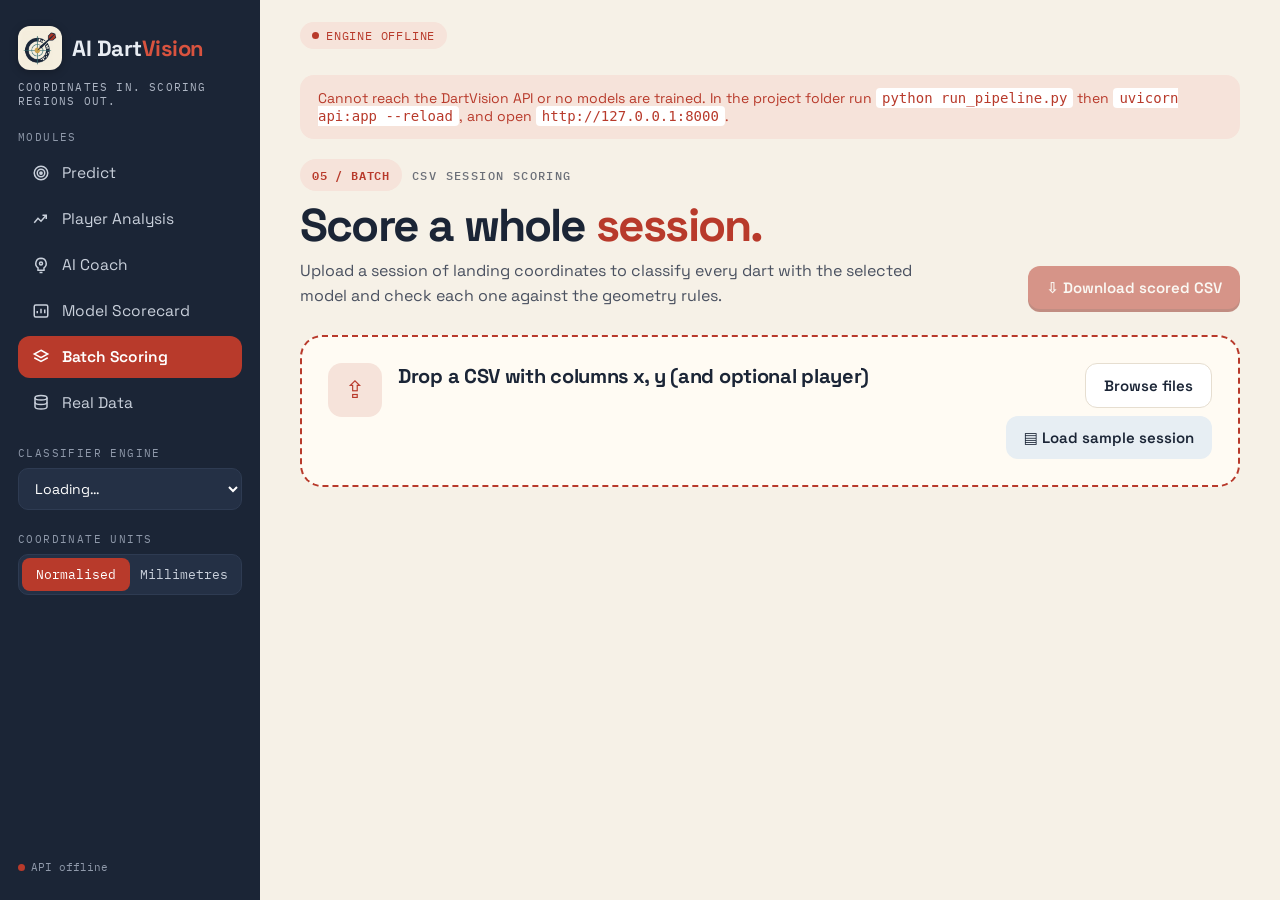
==== frontend/batch.html @ 435e001f "AI DartVision: ML dart scoring, real IEEE data, Gemini coach" ====
<!doctype html>
<html lang="en">
<head>
<meta charset="utf-8">
<meta name="viewport" content="width=device-width, initial-scale=1">
<title>Batch Scoring · AI DartVision</title>
<link rel="preconnect" href="https://fonts.googleapis.com">
<link href="https://fonts.googleapis.com/css2?family=IBM+Plex+Mono:wght@400;500;600&family=Space+Grotesk:wght@400;500;600;700&display=swap" rel="stylesheet">
<link rel="stylesheet" href="css/style.css">
</head>
<body>
<aside class="sidebar"></aside>
<main class="main">
  <header class="topbar">
    <span class="chip sky" id="apiChip"><span class="dot"></span>Connecting</span>
    <span class="chip plain" id="engineChip"></span>
  </header>
  <div class="err" id="err"></div>

  <section class="page-head">
    <div>
      <div class="eyebrow"><span class="chip red">05 / Batch</span><span class="sub">CSV session scoring</span></div>
      <h1>Score a whole <em>session.</em></h1>
      <p class="lede">Upload a session of landing coordinates to classify every dart with the selected model and check each one against the geometry rules.</p>
    </div>
    <button class="btn btn-primary" id="dlTop" disabled>⇩ Download scored CSV</button>
  </section>

  <div class="drop" id="drop">
    <div class="row" style="justify-content:space-between;align-items:flex-start;gap:20px">
      <div class="row" style="gap:16px;align-items:flex-start">
        <div style="width:54px;height:54px;border-radius:14px;background:var(--blush);display:grid;place-items:center;font-size:24px;color:var(--red)">⇪</div>
        <div>
          <h2>Drop a CSV with columns x, y (and optional player)</h2>
          <div class="muted" style="font-size:13px;margin-top:6px" id="unitHint"></div>
        </div>
      </div>
      <div class="stack" style="gap:8px;align-items:flex-end">
        <label class="btn btn-outline" style="cursor:pointer">Browse files<input type="file" id="file" accept=".csv" hidden></label>
        <button class="btn btn-ghost" id="sampleBtn">▤ Load sample session</button>
      </div>
    </div>
    <div class="file-chip" id="fileChip"></div>
  </div>

  <div id="results" style="display:none">
    <div class="grid g3" style="margin:22px 0">
      <div class="tile dark"><div class="row" style="justify-content:space-between"><span class="label">Session score</span><span class="chip gold" id="effTag"></span></div>
        <div class="big xl" id="sTotal">–</div><div class="mono" style="font-size:12.5px;color:#C9D0DB" id="sTotalS"></div></div>
      <div class="tile"><div class="row" style="justify-content:space-between"><span class="label">Darts classified</span><span class="chip" id="bounds"></span></div>
        <div class="big xl" id="sN">–</div><div class="muted" style="font-size:12.5px" id="sNS"></div></div>
      <div class="tile"><div class="row" style="justify-content:space-between"><span class="label">Geometry agreement</span><span class="chip" id="agreeTag"></span></div>
        <div class="big xl teal-t" id="sAgree">–</div><div class="muted" style="font-size:12.5px" id="sAgreeS"></div></div>
    </div>

    <div class="grid g-wide">
      <div class="card">
        <div class="card-head">
          <div><h2>Batch classification results</h2><div class="muted" style="font-size:13px;margin-top:4px">Model predictions vs geometry rules</div></div>
          <div class="toggle" id="viewT"><button data-v="all" class="on">All</button><button data-v="bad">Discrepancies</button></div>
        </div>
        <div class="input" style="margin-bottom:14px"><input id="filter" placeholder="Filter by region or player, e.g. T20" style="font-size:15px;font-family:var(--sans)"></div>
        <div class="table-scroll"><table class="tbl head-navy" id="tbl"></table></div>
        <div class="row no-print" style="justify-content:space-between;margin-top:16px">
          <span class="muted" style="font-size:13px" id="showing"></span>
          <div class="row">
            <select class="plain" id="rerunSel"></select>
            <button class="btn btn-outline" id="rerunBtn">↻ Re-run</button>
            <button class="btn btn-primary" id="dlBottom">⇩ Export scored</button>
          </div>
        </div>
      </div>
      <div class="card">
        <div class="card-head"><div><h2>Spatial distribution</h2><div class="label" style="margin-top:4px">Landing coordinates</div></div><span class="chip" id="nPlotted"></span></div>
        <div class="board-wrap" id="bw"><svg id="board"></svg><div class="tooltip" id="tip"></div></div>
        <div class="legend" style="justify-content:flex-start;margin-top:14px">
          <span><i class="c" style="background:#E0533F"></i>Trebles</span><span><i class="c" style="background:#F2C14E"></i>Bulls</span>
          <span><i class="c" style="background:#8FD3D6"></i>Singles / doubles</span><span><i class="c" style="background:#fff;border:1px solid #999"></i>Miss</span>
        </div>
        <div class="inset kv" style="grid-template-columns:repeat(3,1fr);margin-top:14px;font-size:12px">
          <div><span class="label">Mean r</span><b id="mr">–</b></div><div><span class="label">r std</span><b id="sr">–</b></div><div><span class="label">r range</span><b id="rr" style="font-size:14px">–</b></div>
        </div>
      </div>
    </div>
  </div>

</main>

<script src="js/board.js"></script>
<script src="js/common.js"></script>
<script>
let INPUT = null, RESULT = null, fileName = "", view = "all";

function parseCSV(text) {
  const lines = text.trim().split(/\r?\n/).filter(l => l.trim());
  if (lines.length < 2) throw new Error("CSV needs a header and at least one row");
  const head = lines[0].split(",").map(h => h.trim().toLowerCase().replace(/^"|"$/g, ""));
  const xi = head.indexOf("x"), yi = head.indexOf("y"), pi = head.indexOf("player");
  if (xi < 0 || yi < 0) throw new Error("CSV needs columns named x and y");
  const rows = [], skipped = [];
  lines.slice(1).forEach((l, i) => {
    const c = l.split(",").map(v => v.trim().replace(/^"|"$/g, ""));
    const x = parseFloat(c[xi]), y = parseFloat(c[yi]);
    if (Number.isFinite(x) && Number.isFinite(y)) rows.push({ x, y, player: pi >= 0 ? c[pi] : null });
    else skipped.push(i + 2);
  });
  return { rows, skipped };
}

function unitHint() {
  $("unitHint").textContent = settings.unit === "mm"
    ? "Units: millimetres from board centre (board edge = 170 mm). Change units in the sidebar."
    : "Units: normalised, board edge = 1.0 (e.g. T20 ≈ 0.00, 0.61). Change units in the sidebar.";
}

async function run(rows, name, skipped = []) {
  INPUT = rows; fileName = name;
  const chip = $("fileChip"); chip.style.display = "block";
  chip.innerHTML = `✓ <b>${esc(name)}</b> (${rows.length} throws) · processing with ${esc(modelName(settings.model))}…`;
  try {
    const r = await api("/api/batch", { rows, unit: settings.unit, model: settings.model });
    RESULT = r;
    chip.innerHTML = `<div class="row" style="justify-content:space-between"><span>✓ <b>${esc(name)}</b> (${rows.length} throws) · ${esc(modelName(r.model))}${skipped.length ? ` · skipped rows ${skipped.join(", ")}` : ""}</span>
      <span class="chip"><span class="dot"></span>Scored</span></div>`;
    render();
  } catch (e) { chip.innerHTML = `✗ ${esc(e.message)}`; }
}

function render() {
  const s = RESULT.summary;
  $("results").style.display = "block";
  $("dlTop").disabled = false;
  $("sTotal").innerHTML = `${s.total}<small>pts</small>`;
  $("sTotalS").innerHTML = `Average per dart <b>${fmt(s.mean_score)}</b> · peak ${s.peak_score} (${esc(s.peak_label)}) · bulls ${s.bulls}`;
  $("effTag").textContent = `${fmt(s.mean_score * 3)} / turn`;
  $("sN").innerHTML = `${s.n}<small>/ ${INPUT.length}</small>`;
  $("bounds").textContent = s.misses ? `${s.misses} miss${s.misses > 1 ? "es" : ""}` : "All on board";
  $("sNS").textContent = `Radius range ${fmt(s.r_min, 3)} to ${fmt(s.r_max, 3)} (board edge 1.0)`;
  $("sAgree").textContent = pct(s.agreement, 0);
  $("agreeTag").textContent = `${s.n - s.discrepancies}/${s.n} match`;
  $("agreeTag").className = s.discrepancies ? "chip red" : "chip";
  $("sAgreeS").textContent = s.discrepancies ? `${s.discrepancies} dart(s) where the model disagrees with the rules — usually near a wire.` : `${modelName(RESULT.model)} and the geometry rules agree on every dart.`;
  $("mr").textContent = fmt(s.mean_r, 3); $("sr").textContent = fmt(s.std_r, 3); $("rr").textContent = `${fmt(s.r_min, 2)}–${fmt(s.r_max, 2)}`;
  renderTable(); renderBoard();
}

function renderTable() {
  const q = $("filter").value.trim().toLowerCase();
  let rows = RESULT.rows.filter(r => view === "all" || !r.agrees);
  if (q) rows = rows.filter(r => [r.predicted, r.geometry, r.player].some(v => String(v).toLowerCase().includes(q)));
  const u = settings.unit === "mm" ? 1 : 3;
  $("tbl").innerHTML = `<thead><tr><th>#</th><th>Player</th><th>Coords (x, y)</th><th>Predicted</th><th class="num">Score</th><th>Geometry</th><th>Agrees</th></tr></thead><tbody>` +
    (rows.length ? rows.map(r => `<tr><td class="mono">${r.n}</td><td>${esc(r.player || "–")}</td>
      <td class="mono" style="font-size:13px">${r.x.toFixed(u)}, ${r.y.toFixed(u)}</td>
      <td>${labelTag(r.predicted)}<div class="muted" style="font-size:11px">${esc(r.predicted_name)}</div></td>
      <td class="num">${r.score}</td><td class="mono">${esc(r.geometry)}</td>
      <td><span class="tag ${r.agrees ? "ok" : "bad"}">${r.agrees ? "● Agree" : "✗ Differs"}</span></td></tr>`).join("")
      : `<tr><td colspan="7" class="empty">No rows match.</td></tr>`) + "</tbody>";
  $("showing").textContent = `Showing ${rows.length} of ${RESULT.rows.length} throws`;
}

function renderBoard() {
  const L = drawBoard($("board"));
  const tip = $("tip");
  RESULT.rows.forEach(r => {
    const l = r.predicted;
    const fill = l === "MISS" ? "#fff" : (["IB", "OB"].includes(l) ? "#F2C14E" : (l[0] === "T" ? "#E0533F" : "#8FD3D6"));
    const c = addDart(L, r.x_norm, r.y_norm, { r: .032, fill, stroke: r.agrees ? "#1B2536" : "#B83A2B" });
    c.style.cursor = "pointer";
    c.addEventListener("mouseenter", () => {
      const box = $("bw").getBoundingClientRect(), cb = c.getBoundingClientRect();
      tip.style.left = (cb.left - box.left + cb.width / 2) + "px"; tip.style.top = (cb.top - box.top) + "px";
      tip.textContent = `#${r.n} ${r.player || ""} → ${r.predicted} (${r.score})`; tip.style.display = "block";
    });
    c.addEventListener("mouseleave", () => tip.style.display = "none");
  });
  $("nPlotted").textContent = `${RESULT.rows.length} darts plotted`;
}

function scoredCSV() {
  const h = "n,player,x,y,predicted_region,predicted_score,geometry_region,agrees,model";
  return [h, ...RESULT.rows.map(r => [r.n, r.player, r.x, r.y, r.predicted, r.score, r.geometry, r.agrees, RESULT.model].join(","))].join("\n");
}
const dl = () => RESULT && downloadText("scored_" + fileName.replace(/\.csv$/i, "") + ".csv", scoredCSV());
$("dlTop").onclick = dl; $("dlBottom").onclick = dl;

function readFile(f) {
  const rd = new FileReader();
  rd.onload = () => { try { const p = parseCSV(rd.result); run(p.rows, f.name, p.skipped); } catch (e) { const c = $("fileChip"); c.style.display = "block"; c.textContent = "✗ " + e.message; } };
  rd.readAsText(f);
}
$("file").onchange = e => e.target.files[0] && readFile(e.target.files[0]);
const drop = $("drop");
["dragenter", "dragover"].forEach(ev => drop.addEventListener(ev, e => { e.preventDefault(); drop.classList.add("over"); }));
["dragleave", "drop"].forEach(ev => drop.addEventListener(ev, e => { e.preventDefault(); drop.classList.remove("over"); }));
drop.addEventListener("drop", e => e.dataTransfer.files[0] && readFile(e.dataTransfer.files[0]));
$("sampleBtn").onclick = async () => {
  try {
    const s = await api("/api/sample");
    const rows = s.rows.map(r => ({ x: r.x, y: r.y, player: r.player }));
    if (settings.unit !== "norm") {           // the sample file is in normalised units
      INPUT = rows; fileName = s.file;
      document.querySelectorAll("#unitSeg button").forEach(b => b.classList.toggle("on", b.dataset.u === "norm"));
      setSetting("unit", "norm");             // triggers a re-run below
    } else run(rows, s.file);
  } catch (e) { showError(esc(e.message)); }
};
$("filter").oninput = () => RESULT && renderTable();
document.querySelectorAll("#viewT button").forEach(b => b.onclick = () => {
  document.querySelectorAll("#viewT button").forEach(x => x.classList.toggle("on", x === b)); view = b.dataset.v; RESULT && renderTable();
});
$("rerunBtn").onclick = () => { if (!INPUT) return; setSetting("model", $("rerunSel").value); $("modelSel").value = settings.model; };

onSettings(() => { unitHint(); $("engineChip").textContent = "Engine: " + modelName(settings.model); if ($("rerunSel").options.length) $("rerunSel").value = settings.model; if (INPUT) run(INPUT, fileName); });
initShell("batch").then(() => {
  unitHint();
  $("engineChip").textContent = "Engine: " + modelName(settings.model);
  $("rerunSel").innerHTML = MODELS.map(m => `<option value="${m.key}" ${m.key === settings.model ? "selected" : ""}>${m.name} (${m.feature_set})</option>`).join("");
}).catch(() => {});
</script>
</body>
</html>
---- frontend/css/style.css ----
:root {
  --navy: #1B2536;
  --navy-2: #243045;
  --navy-3: #2E3B52;
  --cream: #F6F1E7;
  --card: #FFFBF3;
  --line: #E6DED0;
  --ink: #1B2536;
  --muted: #6B6F78;
  --red: #B83A2B;
  --red-2: #D9533F;
  --teal: #2E6F73;
  --teal-soft: #CFEDEE;
  --gold: #D4A64A;
  --blush: #F6E3DA;
  --sky: #E7EEF3;
  --ok: #2E7D4F;
  --radius: 22px;
  --shadow: 0 2px 10px rgba(27, 37, 54, .06), 0 1px 2px rgba(27, 37, 54, .05);
  --mono: "IBM Plex Mono", ui-monospace, Menlo, monospace;
  --sans: "Space Grotesk", "Inter", system-ui, sans-serif;
}
* { box-sizing: border-box; }
html, body { margin: 0; }
body { font-family: var(--sans); background: var(--cream); color: var(--ink); display: flex; min-height: 100vh; }
a { color: inherit; text-decoration: none; }
button, input, select { font-family: inherit; }

/* ---------- sidebar ---------- */
.sidebar { width: 260px; flex-shrink: 0; background: var(--navy); color: #E9EDF3; padding: 26px 18px; display: flex; flex-direction: column; gap: 22px; position: sticky; top: 0; height: 100vh; overflow-y: auto; }
.brand { display: flex; align-items: center; gap: 10px; font-weight: 700; font-size: 22px; letter-spacing: -.5px; }
.brand .logo { width: 44px; height: 44px; border-radius: 12px; background: #F5EFDF; padding: 3px; object-fit: contain; flex-shrink: 0; box-shadow: 0 2px 8px rgba(0, 0, 0, .25); }
.brand span { color: var(--red-2); }
.tagline { font-family: var(--mono); font-size: 10.5px; letter-spacing: 1.2px; text-transform: uppercase; color: #AEB6C4; margin-top: -12px; }
.side-label { font-family: var(--mono); font-size: 10.5px; letter-spacing: 1.4px; text-transform: uppercase; color: #8F99AA; margin-bottom: 8px; }
.nav { display: flex; flex-direction: column; gap: 4px; }
.nav a { display: flex; align-items: center; gap: 12px; padding: 11px 14px; border-radius: 12px; color: #C9D0DB; font-size: 15.5px; transition: background .15s; }
.nav a:hover { background: var(--navy-2); }
.nav a.active { background: var(--red); color: #fff; font-weight: 600; }
.nav svg { width: 18px; height: 18px; flex-shrink: 0; }
.side-select { width: 100%; background: var(--navy-2); color: #fff; border: 1px solid var(--navy-3); border-radius: 10px; padding: 10px 12px; font-size: 14px; }
.seg { display: flex; background: var(--navy-2); border: 1px solid var(--navy-3); border-radius: 10px; padding: 3px; }
.seg button { flex: 1; border: 0; background: transparent; color: #C9D0DB; padding: 8px 6px; border-radius: 8px; font-size: 13px; cursor: pointer; font-family: var(--mono); }
.seg button.on { background: var(--red); color: #fff; }
.side-foot { margin-top: auto; font-family: var(--mono); font-size: 11px; color: #8F99AA; display: flex; align-items: center; gap: 6px; }
.dot { width: 7px; height: 7px; border-radius: 50%; background: var(--teal); display: inline-block; flex-shrink: 0; }
.dot.red { background: var(--red); } .dot.gold { background: var(--gold); }

/* ---------- main ---------- */
.main { flex: 1; min-width: 0; padding: 22px 40px 60px; }
.topbar { display: flex; align-items: center; gap: 14px; flex-wrap: wrap; margin-bottom: 26px; }
.topbar .spacer { flex: 1; }
.chip { display: inline-flex; align-items: center; gap: 7px; padding: 6px 12px; border-radius: 999px; font-family: var(--mono); font-size: 11.5px; letter-spacing: .8px; text-transform: uppercase; background: var(--teal-soft); color: var(--teal); white-space: nowrap; }
.chip.red { background: var(--blush); color: var(--red); }
.chip.navy { background: var(--navy); color: #fff; }
.chip.sky { background: var(--sky); color: var(--ink); }
.chip.gold { background: #F5E7C6; color: #8A6516; }
.chip.plain { background: transparent; color: var(--muted); padding: 0; }

.page-head { display: flex; justify-content: space-between; align-items: flex-end; gap: 24px; flex-wrap: wrap; margin-bottom: 26px; }
.eyebrow { font-family: var(--mono); font-size: 12px; letter-spacing: 1.4px; text-transform: uppercase; color: var(--red); font-weight: 600; display: flex; gap: 10px; align-items: center; }
.eyebrow .sub { color: var(--muted); font-weight: 500; }
h1 { font-size: 46px; line-height: 1.05; letter-spacing: -1.8px; margin: 10px 0 10px; }
h1 em { font-style: normal; color: var(--red); }
.lede { color: #4A5160; font-size: 16px; max-width: 640px; line-height: 1.55; margin: 0; }
h2 { font-size: 20px; margin: 0; letter-spacing: -.3px; }
.label { font-family: var(--mono); font-size: 11.5px; letter-spacing: 1.2px; text-transform: uppercase; color: var(--muted); }
.label.red { color: var(--red); }
.muted { color: var(--muted); }
.mono { font-family: var(--mono); }
.red-t { color: var(--red); } .teal-t { color: var(--teal); }

.card { background: var(--card); border: 1px solid var(--line); border-radius: var(--radius); padding: 24px; box-shadow: var(--shadow); }
.card.dark { background: var(--navy); border-color: var(--navy); color: #E9EDF3; }
.card.dark .label, .card.dark .muted { color: #9AA4B5; }
.card.blush { background: var(--blush); border-color: #EFD3C6; }
.card.sky { background: var(--sky); border-color: #D8E3EB; }
.card-head { display: flex; justify-content: space-between; align-items: center; gap: 12px; margin-bottom: 18px; flex-wrap: wrap; }
.inset { background: var(--sky); border-radius: 14px; padding: 14px 16px; }
.card.dark .inset { background: var(--navy-2); }

.grid { display: grid; gap: 22px; }
.g2 { grid-template-columns: 1fr 1fr; }
.g3 { grid-template-columns: repeat(3, 1fr); }
.g4 { grid-template-columns: repeat(4, 1fr); }
.g-predict { grid-template-columns: minmax(360px, 1fr) minmax(420px, 1.25fr); align-items: start; }
.g-wide { grid-template-columns: 1.6fr 1fr; align-items: start; }
.stack { display: flex; flex-direction: column; gap: 22px; }
.row { display: flex; gap: 12px; align-items: center; flex-wrap: wrap; }

.btn { border: 0; border-radius: 12px; padding: 12px 18px; font-size: 15px; font-weight: 600; cursor: pointer; display: inline-flex; align-items: center; gap: 9px; justify-content: center; transition: transform .05s, filter .15s; }
.btn:active { transform: translateY(1px); }
.btn-primary { background: var(--red); color: #fff; box-shadow: 0 3px 0 #8E2B1F; }
.btn-primary:hover { filter: brightness(1.06); }
.btn-ghost { background: var(--sky); color: var(--ink); }
.btn-ghost:hover { filter: brightness(.97); }
.btn-outline { background: #fff; color: var(--ink); border: 1px solid var(--line); }
.btn-lg { padding: 18px 22px; font-size: 18px; }
.btn svg { width: 18px; height: 18px; }

/* ---------- inputs ---------- */
.field label { display: flex; justify-content: space-between; font-family: var(--mono); font-size: 12px; letter-spacing: 1.2px; text-transform: uppercase; margin-bottom: 8px; }
.field label span { color: var(--muted); text-transform: none; letter-spacing: 0; }
.input { display: flex; align-items: center; background: var(--sky); border-radius: 12px; padding: 4px 14px; }
.input input { border: 0; background: transparent; font-size: 24px; font-family: var(--mono); width: 100%; padding: 10px 0; color: var(--ink); outline: none; }
.input em { font-style: normal; font-family: var(--mono); font-size: 12px; color: var(--muted); }
.hint { font-size: 12.5px; color: var(--muted); margin-top: 6px; }
.presets { display: flex; flex-wrap: wrap; gap: 8px; }
.preset { border: 0; background: var(--sky); padding: 7px 12px; border-radius: 999px; font-family: var(--mono); font-size: 13px; cursor: pointer; color: var(--ink); }
.preset.on, .preset:hover { background: var(--red); color: #fff; }
select.plain { border: 1px solid var(--line); background: #fff; border-radius: 10px; padding: 9px 12px; font-size: 14px; color: var(--ink); }
.toggle { display: inline-flex; background: var(--sky); border-radius: 999px; padding: 3px; }
.toggle button { border: 0; background: transparent; padding: 7px 14px; border-radius: 999px; font-family: var(--mono); font-size: 12.5px; cursor: pointer; color: var(--ink); }
.toggle button.on { background: var(--navy); color: #fff; }
.toggle.red button.on { background: var(--red); }

/* ---------- tiles ---------- */
.tile { border-radius: 18px; padding: 20px; background: var(--card); border: 1px solid var(--line); box-shadow: var(--shadow); display: flex; flex-direction: column; gap: 8px; min-width: 0; }
.tile.dark { background: var(--navy); color: #fff; border-color: var(--navy); }
.tile.dark .label { color: #8FD3D6; }
.tile.blush { background: var(--blush); border-color: #EFD3C6; }
.big { font-size: 46px; font-weight: 700; letter-spacing: -1.5px; line-height: 1; }
.big.xl { font-size: 64px; }
.big small { font-size: 15px; font-weight: 500; letter-spacing: 0; color: var(--muted); margin-left: 4px; }
.tile.dark .big small { color: #9AA4B5; }
.kv { display: grid; grid-template-columns: repeat(4, 1fr); gap: 10px; }
.kv div b { display: block; font-family: var(--mono); font-size: 20px; font-weight: 500; margin-top: 6px; }
.bar { height: 6px; background: #E8E1D4; border-radius: 99px; overflow: hidden; }
.card.dark .bar { background: var(--navy-3); }
.bar i { display: block; height: 100%; background: var(--red); border-radius: 99px; }
.bar.teal i { background: var(--teal); }
.bar.gold i { background: linear-gradient(90deg, var(--gold), #8FD3D6); }

/* ---------- board ---------- */
.board-wrap { position: relative; width: 100%; max-width: 560px; margin: 0 auto; aspect-ratio: 1; }
.board-wrap svg { width: 100%; height: 100%; display: block; }
.board-wrap.click svg { cursor: crosshair; }
.legend { display: flex; flex-wrap: wrap; gap: 8px 18px; justify-content: center; font-size: 13px; color: #3C4352; }
.legend i { display: inline-block; width: 12px; height: 12px; border-radius: 3px; margin-right: 6px; vertical-align: -1px; }
.legend i.c { border-radius: 50%; }
.tooltip { position: absolute; pointer-events: none; background: var(--navy); color: #fff; font-family: var(--mono); font-size: 12px; padding: 6px 9px; border-radius: 8px; transform: translate(-50%, -130%); white-space: nowrap; display: none; z-index: 5; }

/* ---------- tables ---------- */
.tbl { width: 100%; border-collapse: collapse; font-size: 14px; }
.tbl th { text-align: left; font-family: var(--mono); font-size: 11px; letter-spacing: 1px; text-transform: uppercase; color: var(--muted); font-weight: 500; padding: 10px 10px; border-bottom: 1px solid var(--line); }
.tbl td { padding: 12px 10px; border-bottom: 1px solid #EFE8DB; }
.tbl tr.hl td { background: var(--blush); }
.tbl.dark th { color: #9AA4B5; border-color: var(--navy-3); }
.tbl.dark td { border-color: var(--navy-3); }
.tbl.dark tr.hl td { background: #4A2A2B; }
.tbl.head-navy thead th { background: var(--navy); color: #fff; }
.tbl.head-navy thead th:first-child { border-radius: 10px 0 0 10px; } .tbl.head-navy thead th:last-child { border-radius: 0 10px 10px 0; }
.num { font-family: var(--mono); text-align: right; }
.tag { display: inline-block; padding: 3px 8px; border-radius: 6px; font-family: var(--mono); font-size: 12px; background: var(--sky); }
.tag.t { background: var(--blush); color: var(--red); }
.tag.b { background: #F5E7C6; color: #8A6516; }
.tag.ok { background: #DDF1E4; color: var(--ok); }
.tag.bad { background: var(--blush); color: var(--red); }
.table-scroll { overflow-x: auto; }

/* ---------- confusion ---------- */
.cm { display: grid; gap: 4px; font-family: var(--mono); font-size: 11.5px; }
.cm div { padding: 9px 4px; text-align: center; border-radius: 6px; }
.cm .h { color: var(--muted); background: transparent; }

/* ---------- coach ---------- */
.coach-sec { display: grid; grid-template-columns: 30px 1fr; gap: 6px 10px; margin-bottom: 20px; }
.coach-sec .n { width: 26px; height: 26px; border-radius: 50%; background: var(--navy); color: #fff; display: grid; place-items: center; font-size: 13px; font-weight: 700; }
.coach-sec .n.r { background: var(--red); }
.coach-sec h3 { margin: 2px 0 0; font-size: 18px; }
.coach-sec p { grid-column: 2; margin: 0; line-height: 1.6; color: #2F3644; }
.drill { border-left: 4px solid var(--red); background: var(--blush); border-radius: 0 16px 16px 0; padding: 18px 20px; }
.chat { display: flex; flex-direction: column; gap: 10px; margin-top: 14px; }
.bubble { padding: 12px 14px; border-radius: 14px; max-width: 90%; line-height: 1.5; font-size: 14.5px; }
.bubble.me { background: var(--navy); color: #fff; align-self: flex-end; }
.bubble.ai { background: var(--sky); align-self: flex-start; }
.ask { display: flex; gap: 10px; background: var(--sky); border-radius: 16px; padding: 8px 8px 8px 16px; margin-top: 14px; }
.ask input { flex: 1; border: 0; background: transparent; font-size: 15px; outline: none; }
.suggest { border: 0; background: var(--sky); padding: 9px 14px; border-radius: 12px; font-size: 14px; cursor: pointer; text-align: left; }
.suggest:hover { background: #DCE6EE; }

/* ---------- upload ---------- */
.drop { border: 2px dashed var(--red); border-radius: var(--radius); padding: 26px; background: var(--card); }
.drop.over { background: var(--blush); }
.file-chip { margin-top: 18px; background: var(--sky); border-radius: 14px; padding: 14px 16px; font-family: var(--mono); font-size: 13px; display: none; }

.banner { display: flex; gap: 14px; align-items: flex-start; }
.banner .ic { width: 38px; height: 38px; border-radius: 50%; background: var(--red); color: #fff; display: grid; place-items: center; flex-shrink: 0; }
.err { background: var(--blush); color: var(--red); border-radius: 14px; padding: 14px 18px; margin-bottom: 20px; display: none; font-size: 14px; }
.err code { background: #fff; padding: 2px 6px; border-radius: 4px; }
.empty { color: var(--muted); padding: 30px; text-align: center; }

@media (max-width: 1100px) {
  .g-predict, .g-wide, .g2 { grid-template-columns: 1fr; }
  .g4 { grid-template-columns: repeat(2, 1fr); }
}
@media (max-width: 760px) {
  body { flex-direction: column; }
  .sidebar { width: 100%; height: auto; position: static; }
  .main { padding: 18px 16px 40px; }
  .g3, .g4, .kv { grid-template-columns: 1fr 1fr; }
  h1 { font-size: 34px; }
}
@media print {
  .sidebar, .topbar, .no-print { display: none !important; }
  body { background: #fff; }
  .main { padding: 0; }
  .card, .tile { box-shadow: none; break-inside: avoid; }
}


/* =====================================================================
   ANIMATIONS, TRANSITIONS & TRANSFORMS  (paste at the end of style.css)
   ===================================================================== */
:root { --ease-out: cubic-bezier(.2, .8, .2, 1); --ease-spring: cubic-bezier(.34, 1.56, .64, 1); }

/* ---- page-to-page transition (Chrome / Edge; other browsers use the JS fade) ---- */
@view-transition { navigation: auto; }
.sidebar { view-transition-name: sidebar; }
::view-transition-old(root) { animation: vtOut .18s ease both; }
::view-transition-new(root) { animation: vtIn .32s var(--ease-out) both; }
@keyframes vtOut { to { opacity: 0; transform: translateY(-6px); } }
@keyframes vtIn { from { opacity: 0; transform: translateY(10px); } }
.main { transition: opacity .18s ease, transform .18s ease; }
body.leaving .main { opacity: 0; transform: translateY(8px); }

/* ---- staggered entrance for page blocks ---- */
@keyframes fadeUp { from { opacity: 0; transform: translateY(18px) scale(.985); } }
.anim-in { animation: fadeUp .6s var(--ease-out) backwards; animation-delay: calc(var(--d, 0) * 70ms); }
h1 em { display: inline-block; animation: wordPop .7s var(--ease-spring) .25s backwards; }
@keyframes wordPop { from { opacity: 0; transform: translateY(12px) rotate(-3deg); } }

/* ---- sidebar ---- */
.brand .logo { transition: transform .7s var(--ease-spring); }
.brand:hover .logo { transform: rotate(360deg) scale(1.08); }
.nav a { position: relative; transition: background .2s, color .2s, transform .25s var(--ease-out); }
.nav a:hover { transform: translateX(5px); }
.nav a.active { animation: navIn .5s var(--ease-spring) backwards; }
@keyframes navIn { from { transform: scaleX(.85); opacity: .4; } }
.nav a svg { transition: transform .3s var(--ease-spring); }
.nav a:hover svg { transform: scale(1.18) rotate(-8deg); }
.seg button, .toggle button { transition: background .25s, color .25s, transform .15s; }
.seg button:active, .toggle button:active { transform: scale(.94); }
.side-select, select.plain { transition: border-color .2s, box-shadow .2s; }
.side-select:focus, select.plain:focus { outline: none; box-shadow: 0 0 0 3px rgba(184, 58, 43, .3); }

/* ---- cards & tiles ---- */
.card, .tile { transition: transform .3s var(--ease-out), box-shadow .3s var(--ease-out); }
.tile:hover { transform: translateY(-4px); box-shadow: 0 14px 30px rgba(27, 37, 54, .12); }
.card:hover { transform: translateY(-2px); box-shadow: 0 12px 28px rgba(27, 37, 54, .09); }
.tile.flash { animation: flash .7s ease; }
@keyframes flash { 0% { box-shadow: 0 0 0 0 rgba(184, 58, 43, .55); } 100% { box-shadow: 0 0 0 14px rgba(184, 58, 43, 0); } }
.big { transition: color .3s; }

/* ---- buttons, chips, presets ---- */
.btn { position: relative; overflow: hidden; transition: transform .2s var(--ease-out), filter .2s, box-shadow .2s; }
.btn:hover { transform: translateY(-2px); }
.btn:active { transform: translateY(1px) scale(.97); }
.btn-primary:hover { box-shadow: 0 6px 0 #8E2B1F, 0 10px 22px rgba(184, 58, 43, .3); }
.btn:disabled { opacity: .5; cursor: not-allowed; transform: none; }
.ripple { position: absolute; border-radius: 50%; background: rgba(255, 255, 255, .45); transform: scale(0); pointer-events: none; animation: ripple .6s ease-out forwards; }
.btn-ghost .ripple, .btn-outline .ripple { background: rgba(27, 37, 54, .15); }
@keyframes ripple { to { transform: scale(2.6); opacity: 0; } }
.preset, .suggest { transition: background .2s, color .2s, transform .25s var(--ease-spring); }
.preset:hover, .suggest:hover { transform: translateY(-2px) scale(1.04); }
.preset:active, .suggest:active { transform: scale(.95); }
.chip { transition: background .3s, color .3s, transform .2s; }
.chip .dot, .side-foot .dot { animation: pulse 2s ease-in-out infinite; }
@keyframes pulse { 0%, 100% { box-shadow: 0 0 0 0 rgba(46, 111, 115, .5); } 50% { box-shadow: 0 0 0 5px rgba(46, 111, 115, 0); } }
.tag { transition: transform .2s var(--ease-spring); }
tr:hover .tag { transform: scale(1.08); }

/* ---- inputs & upload ---- */
.input { transition: box-shadow .25s, transform .25s var(--ease-out), background .25s; }
.input:focus-within { box-shadow: 0 0 0 3px rgba(184, 58, 43, .28); transform: scale(1.015); background: #fff; }
.drop { transition: background .25s, transform .3s var(--ease-out), border-color .25s; }
.drop.over { transform: scale(1.012); border-style: solid; }
.drop:hover > .row > .row > div:first-child { animation: bob 1s ease-in-out infinite; }
@keyframes bob { 50% { transform: translateY(-5px); } }
.file-chip { animation: fadeUp .4s var(--ease-out); }

/* ---- dartboard ---- */
.board-wrap svg > g:first-child { transform-box: fill-box; transform-origin: center; animation: boardIn 1s var(--ease-out) backwards; }
@keyframes boardIn { from { opacity: 0; transform: rotate(-70deg) scale(.8); } }
.board-wrap svg { transition: transform .4s var(--ease-out); }
.board-wrap.click:hover svg { transform: scale(1.015); }
.darts > * { transform-box: fill-box; transform-origin: center; animation: dartIn .45s var(--ease-spring) backwards; animation-delay: calc(var(--i, 0) * 4ms); }
@keyframes dartIn { from { opacity: 0; transform: scale(2.6); } }
.darts circle { transition: transform .2s var(--ease-spring); }
.darts circle:hover { transform: scale(1.8); }

/* ---- bars & charts ---- */
.bar i { transform-origin: left; transition: width .8s var(--ease-out); animation: growX 1s var(--ease-out) backwards; animation-delay: .2s; }
@keyframes growX { from { transform: scaleX(0); } }
#trend > svg { animation: reveal 1.2s var(--ease-out) backwards; }
@keyframes reveal { from { clip-path: inset(0 100% 0 0); } to { clip-path: inset(0 0 0 0); } }
#trend circle { transition: r .2s; }
#trend circle:hover { r: 7; }

/* ---- tables & confusion matrix ---- */
.tbl tbody tr { animation: rowIn .45s var(--ease-out) backwards; animation-delay: calc(var(--i, 0) * 35ms); transition: background .2s; }
.tbl tbody tr:hover td { background: rgba(184, 58, 43, .06); }
.tbl.dark tbody tr:hover td { background: rgba(255, 255, 255, .05); }
@keyframes rowIn { from { opacity: 0; transform: translateX(-12px); } }
.cm > div { animation: cellIn .4s var(--ease-spring) backwards; animation-delay: calc(var(--i, 0) * 5ms); transition: transform .2s var(--ease-spring); }
.cm > div:not(.h):hover { transform: scale(1.15); position: relative; z-index: 2; box-shadow: 0 4px 12px rgba(0, 0, 0, .2); }
@keyframes cellIn { from { opacity: 0; transform: scale(.4); } }

/* ---- coach ---- */
#fb .coach-sec, #fb .drill, #fb > .chip { animation: fadeUp .55s var(--ease-out) backwards; }
#fb .coach-sec:nth-of-type(1) { animation-delay: .05s; }
#fb .coach-sec:nth-of-type(2) { animation-delay: .18s; }
#fb .drill { animation-delay: .32s; }
#fb > .chip { animation-delay: .46s; }
.coach-sec .n { transition: transform .3s var(--ease-spring); }
.coach-sec:hover .n { transform: scale(1.2) rotate(-10deg); }
.bubble { animation: bubbleIn .4s var(--ease-spring) backwards; }
.bubble.me { transform-origin: right bottom; }
.bubble.ai { transform-origin: left bottom; animation-delay: .1s; }
@keyframes bubbleIn { from { opacity: 0; transform: scale(.6) translateY(10px); } }
#vec circle, #vec line { animation: fadeIn .8s ease backwards; }
@keyframes fadeIn { from { opacity: 0; } }

/* ---- states ---- */
.empty { animation: breathe 1.4s ease-in-out infinite; }
@keyframes breathe { 50% { opacity: .45; } }
.err { animation: shake .5s ease; }
@keyframes shake { 20%, 60% { transform: translateX(-6px); } 40%, 80% { transform: translateX(6px); } }
.tooltip { transition: opacity .15s; }

/* ---- accessibility: respect "reduce motion" ---- */
@media (prefers-reduced-motion: reduce) {
  *, *::before, *::after { animation-duration: .01ms !important; animation-delay: 0ms !important; animation-iteration-count: 1 !important; transition-duration: .01ms !important; }
  ::view-transition-old(root), ::view-transition-new(root) { animation: none !important; }
}
@media print { * { animation: none !important; transition: none !important; } }
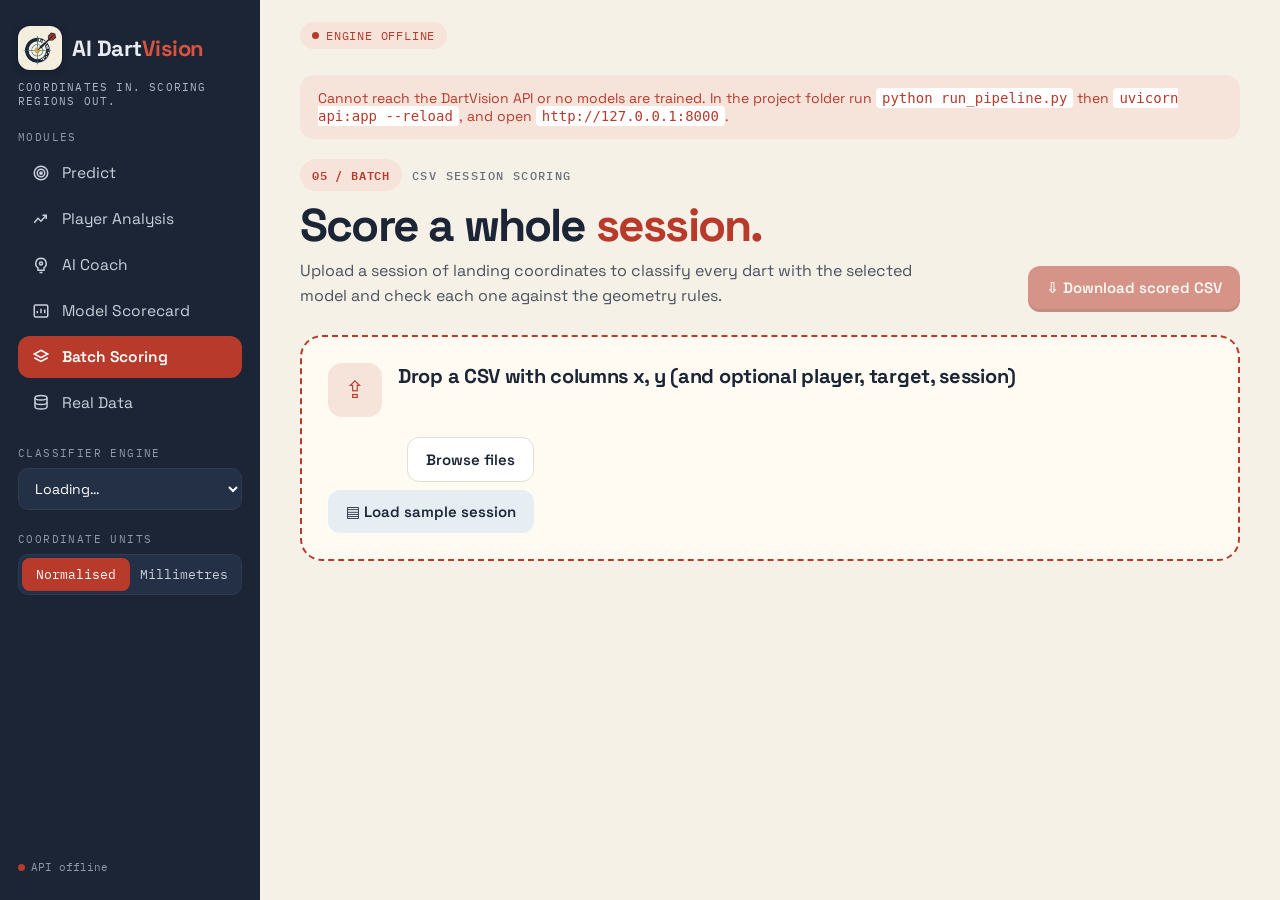
==== commit 27259514: "Add player trends, performance statistics and visual analytics" ====
--- a/frontend/batch.html
+++ b/frontend/batch.html
@@ -31,7 +31,7 @@
       <div class="row" style="gap:16px;align-items:flex-start">
         <div style="width:54px;height:54px;border-radius:14px;background:var(--blush);display:grid;place-items:center;font-size:24px;color:var(--red)">⇪</div>
         <div>
-          <h2>Drop a CSV with columns x, y (and optional player)</h2>
+          <h2>Drop a CSV with columns x, y (and optional player, target, session)</h2>
           <div class="muted" style="font-size:13px;margin-top:6px" id="unitHint"></div>
         </div>
       </div>
@@ -82,12 +82,28 @@
         </div>
       </div>
     </div>
+
+    <div class="card" style="margin-top:22px" id="psCard">
+      <div class="card-head">
+        <div><div class="label red">Your throws</div><h2 style="margin-top:6px">Per-player summary</h2><div class="muted" style="font-size:13px;margin-top:4px">Computed from the uploaded coordinates, scored with the board rules</div></div>
+        <span class="chip sky" id="psChip"></span>
+      </div>
+      <div class="table-scroll"><table class="tbl" id="psTbl"></table></div>
+      <div class="legend" style="justify-content:flex-start;margin-top:10px" id="psLegend"></div>
+      <div id="psTrendWrap" style="display:none;margin-top:18px">
+        <div class="label" style="margin-bottom:6px">Points per dart by session</div>
+        <div id="psTrend"></div>
+        <div class="legend" style="justify-content:flex-start;margin-top:6px" id="psTrendLegend"></div>
+      </div>
+      <ul class="note-list" id="psNotes"></ul>
+    </div>
   </div>
 
 </main>
 
 <script src="js/board.js"></script>
 <script src="js/common.js"></script>
+<script src="js/charts.js"></script>
 <script>
 let INPUT = null, RESULT = null, fileName = "", view = "all";
 
@@ -95,13 +111,13 @@
   const lines = text.trim().split(/\r?\n/).filter(l => l.trim());
   if (lines.length < 2) throw new Error("CSV needs a header and at least one row");
   const head = lines[0].split(",").map(h => h.trim().toLowerCase().replace(/^"|"$/g, ""));
-  const xi = head.indexOf("x"), yi = head.indexOf("y"), pi = head.indexOf("player");
+  const xi = head.indexOf("x"), yi = head.indexOf("y"), pi = head.indexOf("player"), ti = head.indexOf("target"), si = head.indexOf("session");
   if (xi < 0 || yi < 0) throw new Error("CSV needs columns named x and y");
   const rows = [], skipped = [];
   lines.slice(1).forEach((l, i) => {
     const c = l.split(",").map(v => v.trim().replace(/^"|"$/g, ""));
     const x = parseFloat(c[xi]), y = parseFloat(c[yi]);
-    if (Number.isFinite(x) && Number.isFinite(y)) rows.push({ x, y, player: pi >= 0 ? c[pi] : null });
+    if (Number.isFinite(x) && Number.isFinite(y)) rows.push({ x, y, player: pi >= 0 ? c[pi] : null, target: ti >= 0 ? c[ti] : null, session: si >= 0 ? c[si] : null });
     else skipped.push(i + 2);
   });
   return { rows, skipped };
@@ -141,7 +157,7 @@
   $("agreeTag").className = s.discrepancies ? "chip red" : "chip";
   $("sAgreeS").textContent = s.discrepancies ? `${s.discrepancies} dart(s) where the model disagrees with the rules — usually near a wire.` : `${modelName(RESULT.model)} and the geometry rules agree on every dart.`;
   $("mr").textContent = fmt(s.mean_r, 3); $("sr").textContent = fmt(s.std_r, 3); $("rr").textContent = `${fmt(s.r_min, 2)}–${fmt(s.r_max, 2)}`;
-  renderTable(); renderBoard();
+  renderTable(); renderBoard(); renderPlayerSummary();
 }
 
 function renderTable() {
@@ -197,7 +213,7 @@
 $("sampleBtn").onclick = async () => {
   try {
     const s = await api("/api/sample");
-    const rows = s.rows.map(r => ({ x: r.x, y: r.y, player: r.player }));
+    const rows = s.rows.map(r => ({ x: r.x, y: r.y, player: r.player, target: r.target ?? null, session: r.session ?? null }));
     if (settings.unit !== "norm") {           // the sample file is in normalised units
       INPUT = rows; fileName = s.file;
       document.querySelectorAll("#unitSeg button").forEach(b => b.classList.toggle("on", b.dataset.u === "norm"));
@@ -218,5 +234,34 @@
   $("rerunSel").innerHTML = MODELS.map(m => `<option value="${m.key}" ${m.key === settings.model ? "selected" : ""}>${m.name} (${m.feature_set})</option>`).join("");
 }).catch(() => {});
 </script>
+
+<script>
+/* ===================== PER-PLAYER SUMMARY ===================== */
+const PS_COL = ["#B83A2B", "#2E6F73", "#D4A64A", "#6C7FA8", "#7B5EA7", "#3E8E5E"];
+function renderPlayerSummary() {
+  const ps = RESULT && RESULT.player_summary;
+  if (!ps || !ps.players || !ps.players.length) {
+    noData($("psTbl"), ps && ps.notes && ps.notes.length ? ps.notes.join(" ") : "Summary unavailable for this file.");
+    $("psNotes").innerHTML = ""; $("psTrendWrap").style.display = "none"; return;
+  }
+  const t = ps.has_target;
+  $("psChip").textContent = `${ps.players.length} player${ps.players.length > 1 ? "s" : ""}${t ? " · targets given" : ""}${ps.has_session ? " · sessions given" : ""}`;
+  $("psTbl").innerHTML = `<thead><tr><th>Player</th><th class="num">Darts</th><th class="num">Pts/dart</th><th class="num">3-dart avg*</th><th>Zone mix</th><th class="num">CEP50</th>${t ? '<th class="num">Hit rate</th><th class="num">Bias x / y</th><th class="num">Mean error</th>' : ""}</tr></thead><tbody>` +
+    ps.players.map(p => `<tr><td><b>${esc(p.player)}</b>${p.targets && p.targets.length ? `<div class="muted" style="font-size:11px">target ${esc(p.targets.join(", "))}</div>` : ""}</td>
+      <td class="num">${p.darts}</td><td class="num">${fmt(p.ppd, 2)}</td><td class="num">${p.group_avg === null ? "–" : fmt(p.group_avg, 1)}</td>
+      <td>${zoneMiniBar(p.zones)}</td><td class="num">${p.cep50_mm === null ? "–" : fmt(p.cep50_mm, 1) + " mm"}</td>
+      ${t ? `<td class="num">${p.hit_rate === null ? "–" : pct(p.hit_rate, 1)}</td><td class="num">${p.bias_x_mm === null ? "–" : `${fmt(p.bias_x_mm, 1)} / ${fmt(p.bias_y_mm, 1)} mm`}</td><td class="num">${p.mean_error_mm === null ? "–" : fmt(p.mean_error_mm, 1) + " mm"}</td>` : ""}</tr>`).join("") + "</tbody>";
+  zoneLegend($("psLegend"));
+  const withSessions = ps.players.filter(p => p.sessions && p.sessions.length > 1).slice(0, PS_COL.length);
+  if (withSessions.length) {
+    const labels = [...new Set(withSessions.flatMap(p => p.sessions.map(s => String(s.session))))];
+    $("psTrendWrap").style.display = "block";
+    trendChart($("psTrend"), labels, withSessions.map((p, i) => ({ name: p.player, color: PS_COL[i], values: labels.map(l => p.sessions.find(s => String(s.session) === l)?.ppd ?? null) })), { fmt: v => v.toFixed(1) });
+    $("psTrendLegend").innerHTML = withSessions.map((p, i) => `<span><i style="background:${PS_COL[i]}"></i>${esc(p.player)}</span>`).join("");
+  } else $("psTrendWrap").style.display = "none";
+  const notes = [ps.grouping_note.replace("3-dart groups", "*3-dart avg"), "CEP50 = radius around the player's group centre containing half of the darts (needs 5+ darts).", ...ps.notes];
+  $("psNotes").innerHTML = notes.map(n => `<li>${esc(n)}</li>`).join("");
+}
+</script>
 </body>
 </html>
--- a/frontend/css/style.css
+++ b/frontend/css/style.css
@@ -333,4 +333,42 @@
   *, *::before, *::after { animation-duration: .01ms !important; animation-delay: 0ms !important; animation-iteration-count: 1 !important; transition-duration: .01ms !important; }
   ::view-transition-old(root), ::view-transition-new(root) { animation: none !important; }
 }
-@media print { * { animation: none !important; transition: none !important; } }+@media print { * { animation: none !important; transition: none !important; } }
+
+/* =====================================================================
+   ANALYTICS SECTIONS
+   ===================================================================== */
+.section-title { display: flex; align-items: baseline; gap: 14px; flex-wrap: wrap; margin: 38px 0 16px; }
+.section-title h2 { font-size: 26px; letter-spacing: -.6px; }
+.section-title .label { color: var(--red); }
+.empty-note { color: var(--muted); font-size: 14px; padding: 26px 12px; text-align: center; background: var(--sky); border-radius: 12px; }
+.stat-grid { display: grid; grid-template-columns: repeat(3, 1fr); gap: 12px; }
+.stat { background: var(--sky); border-radius: 14px; padding: 14px; }
+.stat b { display: block; font-size: 26px; letter-spacing: -.5px; margin-top: 4px; }
+.stat small { color: var(--muted); font-size: 12px; }
+.rank-list { display: flex; flex-direction: column; gap: 6px; margin-top: 10px; font-size: 13.5px; }
+.rank-list div { display: flex; justify-content: space-between; border-bottom: 1px dashed var(--line); padding-bottom: 5px; }
+.zone-mini { display: flex; height: 10px; width: 120px; border-radius: 99px; overflow: hidden; background: #EEE7DA; }
+.zone-mini i { display: block; height: 100%; }
+.tbl td.win { color: var(--teal); font-weight: 700; }
+.tbl td.lose { color: var(--muted); }
+.note-list { margin: 12px 0 0; padding-left: 18px; color: var(--muted); font-size: 13px; line-height: 1.6; }
+.chart-note { color: var(--muted); font-size: 12.5px; margin-top: 8px; line-height: 1.5; }
+@media (max-width: 760px) {
+  .stat-grid { grid-template-columns: 1fr 1fr; }
+  .section-title h2 { font-size: 22px; }
+  .zone-mini { width: 80px; }
+}
+/* let grid columns shrink on small screens (tables/charts scroll inside their own box) */
+.grid > * { min-width: 0; }
+@media (max-width: 760px) {
+  .chip.plain { white-space: normal; }
+  .toggle { flex-wrap: wrap; }
+  .card-head > * { min-width: 0; }
+  .board-wrap svg { overflow: hidden; }
+}
+.g-coach { grid-template-columns: minmax(330px, .85fr) 1.3fr; align-items: start; }
+@media (max-width: 1100px) { .g-coach { grid-template-columns: 1fr; } }
+@media (max-width: 760px) { .chip { white-space: normal; } .stat small { word-break: break-word; } }
+.stat { min-width: 0; overflow-wrap: anywhere; }
+@media (max-width: 760px) { .big { overflow-wrap: anywhere; } .big small { display: inline-block; } }
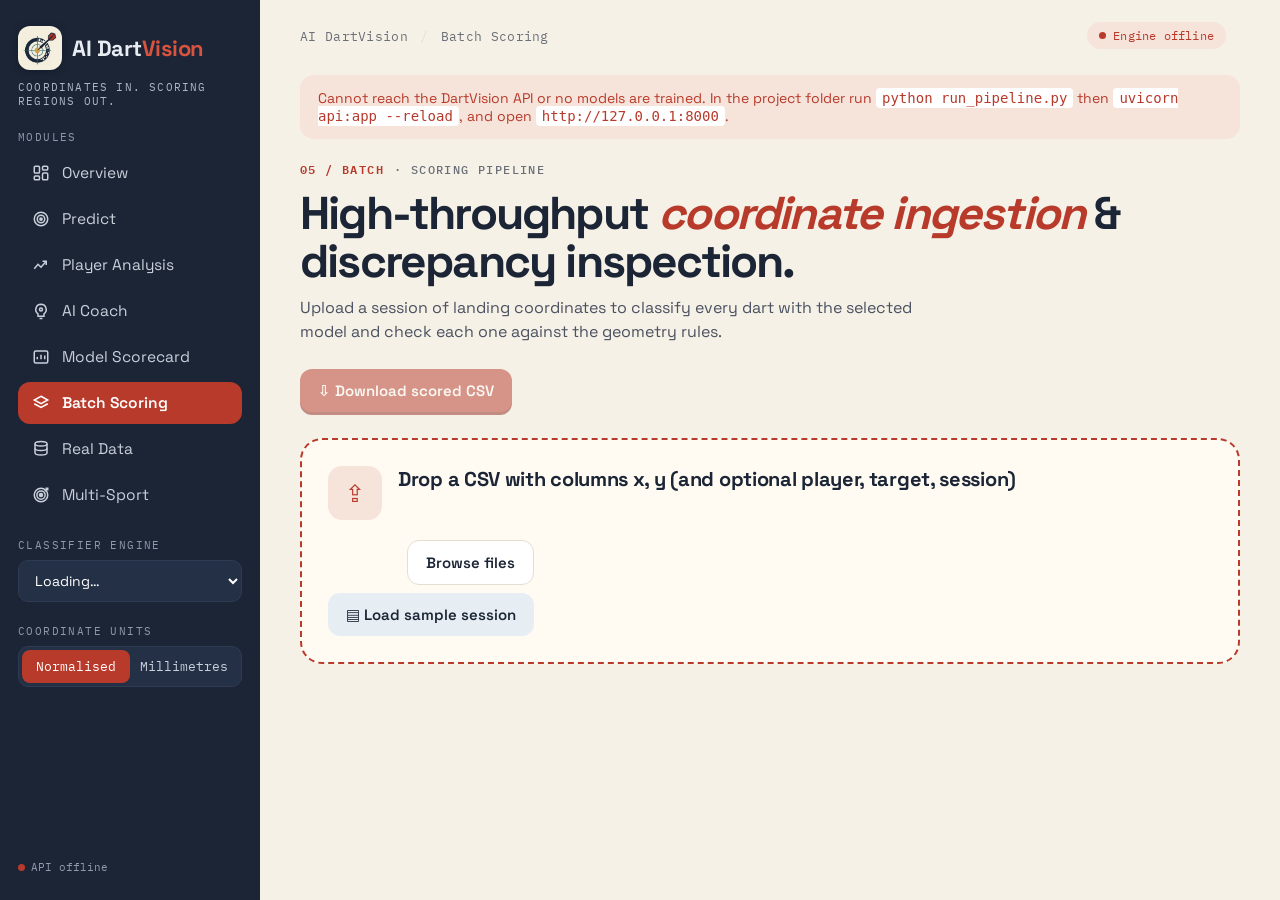
==== commit 68aafee2: "UI refresh from Stitch designs: overview, predict, scorecard, coach, mobile nav" ====
--- a/frontend/batch.html
+++ b/frontend/batch.html
@@ -19,8 +19,8 @@
 
   <section class="page-head">
     <div>
-      <div class="eyebrow"><span class="chip red">05 / Batch</span><span class="sub">CSV session scoring</span></div>
-      <h1>Score a whole <em>session.</em></h1>
+      <div class="eyebrow">05 / Batch <span class="sub">· Scoring pipeline</span></div>
+      <h1>High-throughput <em>coordinate ingestion</em> &amp; discrepancy inspection.</h1>
       <p class="lede">Upload a session of landing coordinates to classify every dart with the selected model and check each one against the geometry rules.</p>
     </div>
     <button class="btn btn-primary" id="dlTop" disabled>⇩ Download scored CSV</button>
@@ -59,7 +59,8 @@
           <div><h2>Batch classification results</h2><div class="muted" style="font-size:13px;margin-top:4px">Model predictions vs geometry rules</div></div>
           <div class="toggle" id="viewT"><button data-v="all" class="on">All</button><button data-v="bad">Discrepancies</button></div>
         </div>
-        <div class="input" style="margin-bottom:14px"><input id="filter" placeholder="Filter by region or player, e.g. T20" style="font-size:15px;font-family:var(--sans)"></div>
+        <div class="input" style="margin-bottom:10px"><input id="filter" placeholder="Filter by region or player, e.g. T20" style="font-size:15px;font-family:var(--sans)"></div>
+        <div class="fchips" id="zoneF" style="margin-bottom:12px"></div>
         <div class="table-scroll"><table class="tbl head-navy" id="tbl"></table></div>
         <div class="row no-print" style="justify-content:space-between;margin-top:16px">
           <span class="muted" style="font-size:13px" id="showing"></span>
@@ -105,7 +106,9 @@
 <script src="js/common.js"></script>
 <script src="js/charts.js"></script>
 <script>
-let INPUT = null, RESULT = null, fileName = "", view = "all";
+let INPUT = null, RESULT = null, fileName = "", view = "all", zone = "all";
+const ZONE_OF = l => l === "MISS" ? "miss" : (["IB", "OB"].includes(l) ? "bull" : ({ T: "treble", D: "double" }[l[0]] || "single"));
+const ZF = [["all", "All"], ["treble", "Trebles"], ["double", "Doubles"], ["single", "Singles"], ["bull", "Bulls"], ["miss", "Misses"]];
 
 function parseCSV(text) {
   const lines = text.trim().split(/\r?\n/).filter(l => l.trim());
@@ -162,16 +165,20 @@
 
 function renderTable() {
   const q = $("filter").value.trim().toLowerCase();
-  let rows = RESULT.rows.filter(r => view === "all" || !r.agrees);
+  const counts = Object.fromEntries(ZF.map(([k]) => [k, k === "all" ? RESULT.rows.length : RESULT.rows.filter(r => ZONE_OF(r.predicted) === k).length]));
+  $("zoneF").innerHTML = ZF.map(([k, n]) => `<button class="fchip red ${k === zone ? "on" : ""}" data-z="${k}">${n} (${counts[k]})</button>`).join("");
+  document.querySelectorAll("#zoneF .fchip").forEach(b => b.onclick = () => { zone = b.dataset.z; renderTable(); });
+  let rows = RESULT.rows.filter(r => (view === "all" || !r.agrees) && (zone === "all" || ZONE_OF(r.predicted) === zone));
   if (q) rows = rows.filter(r => [r.predicted, r.geometry, r.player].some(v => String(v).toLowerCase().includes(q)));
   const u = settings.unit === "mm" ? 1 : 3;
-  $("tbl").innerHTML = `<thead><tr><th>#</th><th>Player</th><th>Coords (x, y)</th><th>Predicted</th><th class="num">Score</th><th>Geometry</th><th>Agrees</th></tr></thead><tbody>` +
+  $("tbl").innerHTML = `<thead><tr><th>#</th><th>Player</th><th>Coords (x, y)</th><th>Polar (r mm, θ)</th><th>Predicted</th><th class="num">Score</th><th>Geometry</th><th>Agrees</th></tr></thead><tbody>` +
     (rows.length ? rows.map(r => `<tr><td class="mono">${r.n}</td><td>${esc(r.player || "–")}</td>
       <td class="mono" style="font-size:13px">${r.x.toFixed(u)}, ${r.y.toFixed(u)}</td>
+      <td class="mono" style="font-size:12.5px">${(Math.hypot(r.x_norm, r.y_norm) * 170).toFixed(1)}, ${(((Math.atan2(r.y_norm, r.x_norm) * 180 / Math.PI) + 360) % 360).toFixed(1)}°</td>
       <td>${labelTag(r.predicted)}<div class="muted" style="font-size:11px">${esc(r.predicted_name)}</div></td>
       <td class="num">${r.score}</td><td class="mono">${esc(r.geometry)}</td>
       <td><span class="tag ${r.agrees ? "ok" : "bad"}">${r.agrees ? "● Agree" : "✗ Differs"}</span></td></tr>`).join("")
-      : `<tr><td colspan="7" class="empty">No rows match.</td></tr>`) + "</tbody>";
+      : `<tr><td colspan="8" class="empty">No rows match.</td></tr>`) + "</tbody>";
   $("showing").textContent = `Showing ${rows.length} of ${RESULT.rows.length} throws`;
 }
 
--- a/frontend/css/style.css
+++ b/frontend/css/style.css
@@ -371,4 +371,109 @@
 @media (max-width: 1100px) { .g-coach { grid-template-columns: 1fr; } }
 @media (max-width: 760px) { .chip { white-space: normal; } .stat small { word-break: break-word; } }
 .stat { min-width: 0; overflow-wrap: anywhere; }
-@media (max-width: 760px) { .big { overflow-wrap: anywhere; } .big small { display: inline-block; } }+@media (max-width: 760px) { .big { overflow-wrap: anywhere; } .big small { display: inline-block; } }
+
+/* =====================================================================
+   UI REFRESH (Stitch design): breadcrumb, phone navigation, new components
+   ===================================================================== */
+.crumb { font-family: var(--mono); font-size: 12.5px; color: var(--muted); letter-spacing: .3px; }
+.crumb b { color: var(--line); margin: 0 4px; font-weight: 400; }
+.topbar .chip { text-transform: none; letter-spacing: .2px; font-size: 12px; }
+.page-head h1 em { font-style: italic; }
+
+/* phone chrome (hidden on desktop) */
+.mbar, .tabbar, .scrim { display: none; }
+@media (max-width: 760px) {
+  body { padding-top: 62px; padding-bottom: 74px; }
+  .mbar { display: flex; position: fixed; top: 0; left: 0; right: 0; z-index: 40; height: 62px; align-items: center; justify-content: space-between; padding: 0 16px; background: var(--navy); color: #fff; }
+  .mbar .brand { font-size: 19px; color: #fff; }
+  .mbar .logo { width: 36px; height: 36px; }
+  .mbtn { border: 0; background: var(--navy-2); color: #fff; width: 42px; height: 42px; border-radius: 12px; display: grid; place-items: center; cursor: pointer; }
+  .mbtn svg { width: 22px; height: 22px; }
+  .sidebar { position: fixed; top: 0; left: 0; bottom: 0; width: 82%; max-width: 320px; height: 100vh; z-index: 60; transform: translateX(-105%); transition: transform .3s var(--ease-out, ease); }
+  .sidebar.open { transform: none; box-shadow: 0 0 40px rgba(0, 0, 0, .35); }
+  .scrim { position: fixed; inset: 0; background: rgba(27, 37, 54, .45); z-index: 50; }
+  body.menu-open .scrim { display: block; }
+  .tabbar { display: flex; position: fixed; bottom: 0; left: 0; right: 0; z-index: 40; height: 66px; background: var(--card); border-top: 1px solid var(--line); justify-content: space-around; align-items: center; padding-bottom: env(safe-area-inset-bottom); }
+  .tabbar a { display: flex; flex-direction: column; align-items: center; gap: 3px; font-family: var(--mono); font-size: 10.5px; color: var(--muted); text-transform: uppercase; letter-spacing: .6px; padding: 6px 8px; border-radius: 10px; }
+  .tabbar a svg { width: 22px; height: 22px; }
+  .tabbar a.on { color: var(--red); }
+  .crumb, .topbar .spacer { display: none; }
+}
+@media print { .mbar, .tabbar, .scrim { display: none !important; } body { padding: 0; } }
+
+/* KPI tile icon + footers */
+.tile .label { display: flex; justify-content: space-between; align-items: center; gap: 8px; }
+.tile-foot { margin-top: auto; padding-top: 10px; border-top: 1px solid var(--line); font-family: var(--mono); font-size: 11.5px; color: var(--muted); display: flex; justify-content: space-between; gap: 8px; flex-wrap: wrap; }
+.tile.dark .tile-foot { border-color: var(--navy-3); color: #9AA4B5; }
+
+/* pipeline strip (Overview) */
+.pipeline { display: grid; grid-template-columns: repeat(6, 1fr); gap: 12px; }
+.step { background: var(--sky); border-radius: 16px; padding: 14px; display: flex; flex-direction: column; gap: 6px; min-width: 0; }
+.step .n { font-family: var(--mono); font-size: 11px; color: var(--muted); }
+.step b { font-size: 16px; }
+.step small { color: var(--muted); font-size: 12.5px; line-height: 1.4; }
+.step.hot { background: var(--blush); }
+.step.hot b { color: var(--red); }
+@media (max-width: 1100px) { .pipeline { grid-template-columns: repeat(3, 1fr); } }
+@media (max-width: 760px) { .pipeline { grid-template-columns: 1fr 1fr; } }
+.module { display: flex; flex-direction: column; gap: 10px; }
+.module .label { color: var(--muted); }
+.module .preview { background: var(--sky); border-radius: 14px; min-height: 130px; display: grid; place-items: center; padding: 10px; }
+.module a.go { margin-top: auto; color: var(--red); font-weight: 600; font-size: 14px; }
+
+/* filter chips, verdict tags, gauges, insight cards */
+.fchips { display: flex; flex-wrap: wrap; gap: 8px; }
+.fchip { border: 1px solid var(--line); background: #fff; border-radius: 999px; padding: 6px 12px; font-family: var(--mono); font-size: 12px; cursor: pointer; color: var(--ink); }
+.fchip.on { background: var(--navy); color: #fff; border-color: var(--navy); }
+.fchip.red.on { background: var(--red); border-color: var(--red); }
+.verdict { display: inline-block; padding: 4px 10px; border-radius: 999px; font-family: var(--mono); font-size: 11.5px; white-space: nowrap; }
+.verdict.top { background: var(--red); color: #fff; }
+.verdict.good { background: var(--teal-soft); color: var(--teal); }
+.verdict.ok { background: var(--sky); color: var(--ink); }
+.verdict.bad { background: var(--blush); color: var(--red); }
+.verdict.truth { background: #F5E7C6; color: #8A6516; }
+.gauge { position: relative; height: 34px; border-radius: 10px; background: var(--sky); overflow: hidden; }
+.gauge .band { position: absolute; top: 0; bottom: 0; }
+.gauge .pin { position: absolute; top: -2px; bottom: -2px; width: 4px; margin-left: -2px; background: var(--navy); border-radius: 2px; box-shadow: 0 0 0 2px #fff; }
+.gauge-scale { display: flex; justify-content: space-between; font-family: var(--mono); font-size: 11px; color: var(--muted); margin-top: 6px; gap: 6px; }
+.insight { border-radius: 16px; background: var(--sky); padding: 14px 16px; }
+.insight .label { color: var(--red); }
+.insight b { display: block; margin: 6px 0 4px; font-size: 16px; }
+.insight p { margin: 0; font-size: 13.5px; line-height: 1.55; color: #2F3644; }
+.takeaway { background: #FBEFD2; border-radius: 14px; padding: 14px 16px; font-size: 14px; line-height: 1.55; display: flex; gap: 10px; align-items: flex-start; }
+.takeaway b { color: var(--red); }
+.facts { display: flex; flex-direction: column; gap: 8px; }
+.fact { display: grid; grid-template-columns: 22px 1fr auto; gap: 4px 10px; align-items: start; background: var(--sky); border-radius: 12px; padding: 10px 12px; }
+.fact .ck { width: 20px; height: 20px; border-radius: 50%; border: 2px solid var(--teal); color: var(--teal); display: grid; place-items: center; font-size: 11px; font-weight: 700; }
+.fact b { font-family: var(--mono); font-size: 14px; text-align: right; }
+.fact span { font-size: 13.5px; }
+.fact small { grid-column: 2 / 4; color: var(--muted); font-size: 12px; }
+.pills { display: inline-flex; flex-wrap: wrap; gap: 6px; }
+.pills button { border: 1px solid var(--line); background: #fff; padding: 8px 14px; border-radius: 10px; font-family: var(--mono); font-size: 12.5px; cursor: pointer; }
+.pills button.on { background: var(--navy); color: #fff; border-color: var(--navy); }
+.result-hero { background: var(--navy); color: #fff; border-radius: 20px; padding: 22px; }
+.result-hero .lbl { font-family: var(--mono); font-size: 12px; letter-spacing: 1px; color: #8FD3D6; text-transform: uppercase; }
+.result-hero .hit { font-size: 54px; font-weight: 700; letter-spacing: -1.5px; color: var(--red-2); line-height: 1.05; margin: 8px 0; }
+.result-hero .hit small { font-size: 22px; color: #fff; margin-left: 8px; letter-spacing: 0; }
+.result-hero .bar { background: var(--navy-3); }
+.result-hero .bar i { background: #8FD3D6; }
+.result-hero .kv div b { color: #fff; font-size: 16px; }
+.result-hero .kv .label { color: #9AA4B5; }
+.pm { display: flex; align-items: center; background: #fff; border: 1px solid var(--line); border-radius: 10px; }
+.pm button { border: 0; background: transparent; width: 36px; height: 40px; font-size: 18px; cursor: pointer; color: var(--muted); }
+.pm input { border: 0; width: 100%; text-align: center; font-family: var(--mono); font-size: 18px; background: transparent; outline: none; min-width: 0; }
+.coach-block { border-left: 4px solid var(--teal); background: var(--sky); border-radius: 0 14px 14px 0; padding: 14px 16px; line-height: 1.6; }
+.coach-block.red { border-color: var(--red); background: var(--blush); }
+.coach-num { font-family: var(--mono); font-size: 12px; letter-spacing: 1px; text-transform: uppercase; color: var(--muted); margin: 16px 0 8px; }
+.milestone { background: var(--navy); color: #fff; border-radius: 16px; padding: 16px 18px; display: flex; justify-content: space-between; gap: 14px; align-items: center; flex-wrap: wrap; }
+.milestone .label { color: #8FD3D6; }
+.g-pred2 { grid-template-columns: minmax(0, 1.15fr) minmax(0, 1fr); align-items: start; }
+.g-ov { grid-template-columns: minmax(0, 1fr) minmax(0, 1.4fr); align-items: start; }
+@media (max-width: 1100px) { .g-pred2, .g-ov { grid-template-columns: 1fr; } }
+@media (max-width: 760px) {
+  .g4 .big, .g3 .big { font-size: 32px; }
+  .big.xl { font-size: 42px; }
+  .result-hero .hit { font-size: 40px; }
+  .pipeline .step b { font-size: 14.5px; }
+}
